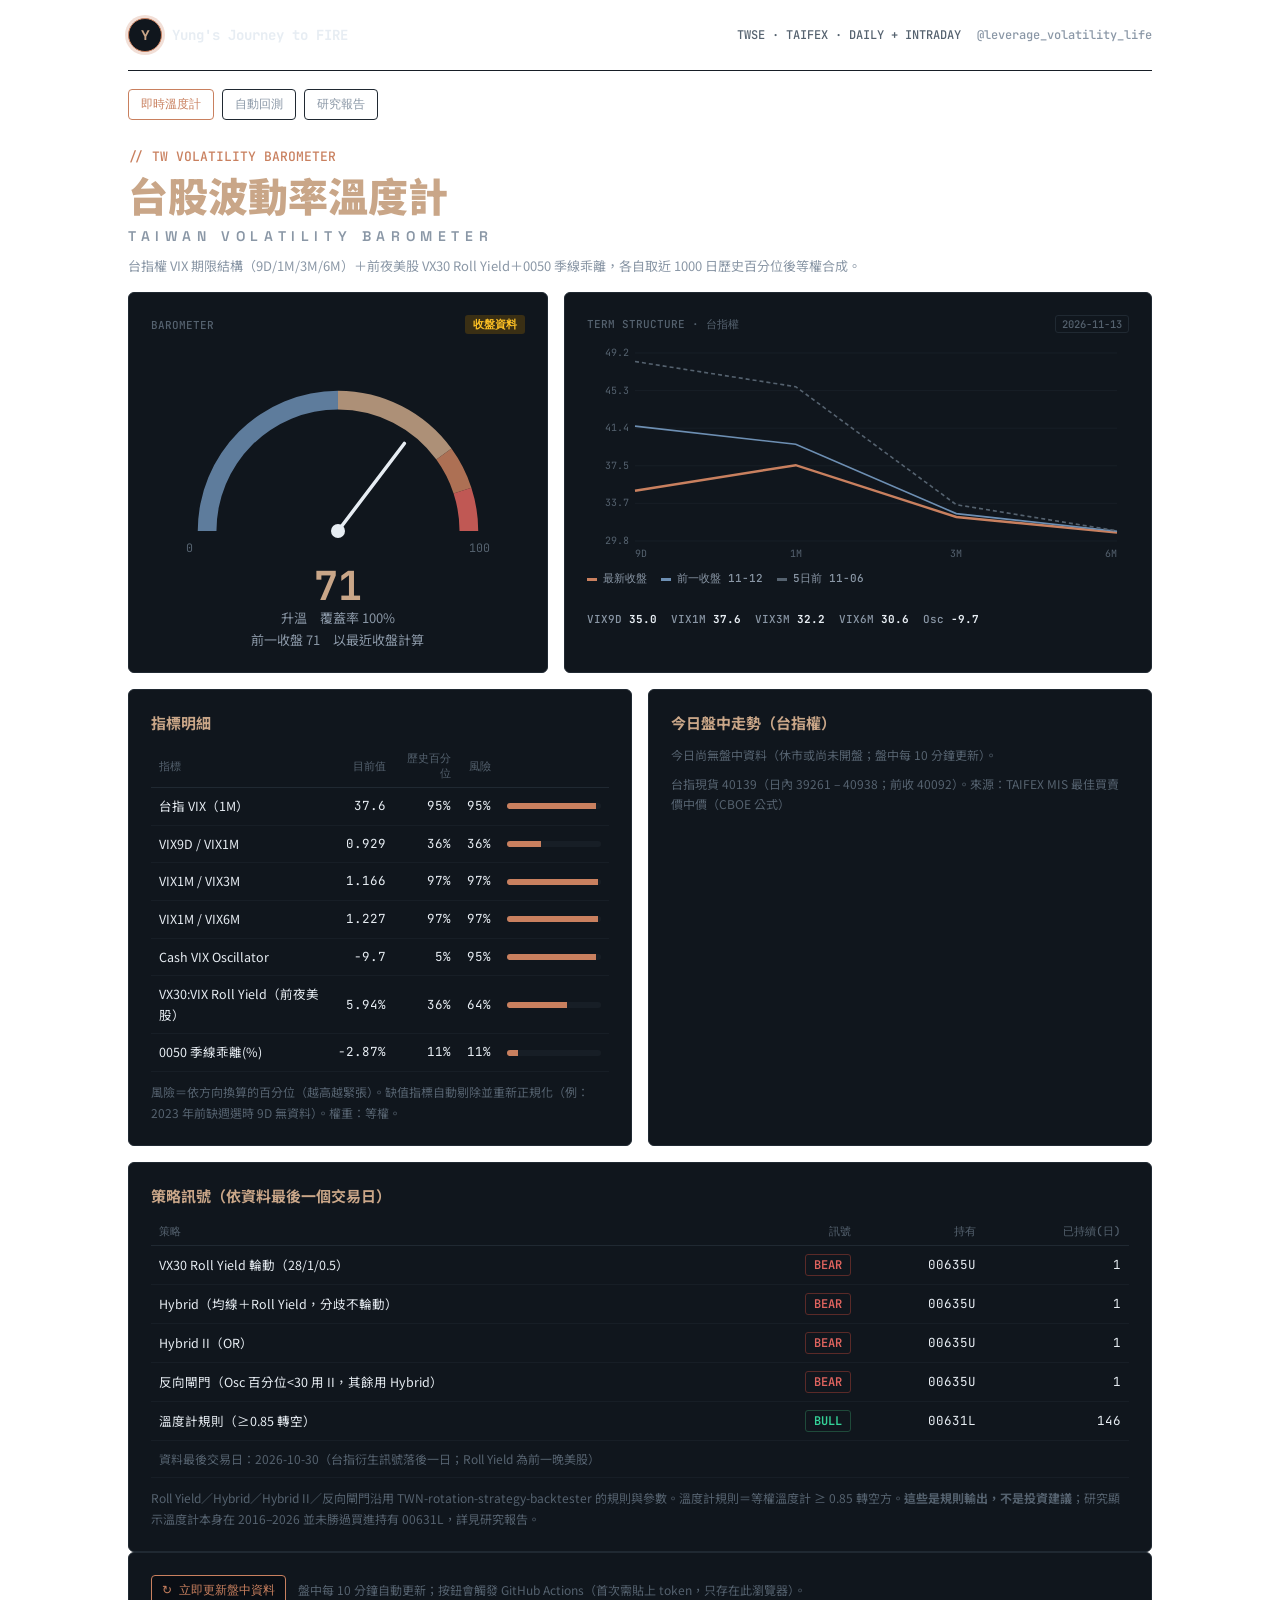
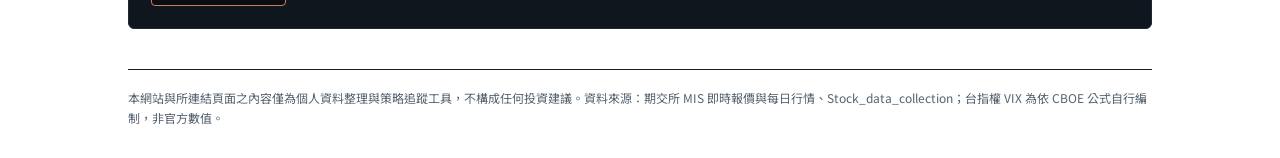
==== index.html @ 6901a392 "Initial commit: TW volatility barometer (live intraday TXO VIX + auto backtest) Co-Authored-By: Clau" ====
<!DOCTYPE html>
<html lang="zh-Hant"><head><meta charset="utf-8"><meta name="viewport" content="width=device-width,initial-scale=1">
<title>台股波動率溫度計 · TW Volatility Barometer</title>
<link rel="preconnect" href="https://fonts.googleapis.com"><link rel="preconnect" href="https://fonts.gstatic.com" crossorigin>
<link href="https://fonts.googleapis.com/css2?family=Space+Grotesk:wght@400;500;600;700&family=Noto+Sans+TC:wght@400;500;700;900&family=JetBrains+Mono:wght@400;500;600&display=swap" rel="stylesheet">
<link rel="stylesheet" href="assets/site.css"></head><body><div class="wrap">
<header class="site"><a class="brand" href="https://leveragevolatilitylife.github.io/" style="text-decoration:none"><span class="av">Y</span><span>Yung's Journey to FIRE</span></a>
<div class="meta"><span>TWSE · TAIFEX · DAILY + INTRADAY</span><a href="https://www.instagram.com/leverage_volatility_life/">@leverage_volatility_life</a></div></header>
<nav class="tabs"><a href="index.html" class="on">即時溫度計</a><a href="backtest.html" class="">自動回測</a><a href="https://github.com/leveragevolatilitylife/tw-volatility-barometer/blob/main/research/README.md">研究報告</a></nav>

<div class="eyebrow">// TW VOLATILITY BAROMETER</div>
<h1>台股波動率溫度計<small>Taiwan Volatility Barometer</small></h1>
<p class="sub" style="margin:10px 0 0">台指權 VIX 期限結構（9D/1M/3M/6M）＋前夜美股 VX30 Roll Yield＋0050 季線乖離，各自取近 1000 日歷史百分位後等權合成。</p>
<div id="err" class="err"></div>
<div class="grid g12">
 <div class="card"><div class="top"><span>BAROMETER</span><span id="badge" class="badge stale">載入中</span></div>
  <div id="gauge"></div><div id="gaugeSub" class="sub" style="text-align:center"></div></div>
 <div class="card"><div class="top"><span>TERM STRUCTURE · 台指權</span><span id="asof" class="tag"></span></div>
  <div id="term"></div><div id="termNums" class="legend"></div></div>
</div>
<div class="grid g2">
 <div class="card"><h2>指標明細</h2><div style="overflow-x:auto"><table id="ind"></table></div><div class="note" style="margin-top:10px" id="indNote"></div></div>
 <div class="card"><h2>今日盤中走勢（台指權）</h2><div id="today"></div><div id="spot" class="note" style="margin-top:8px"></div></div>
</div>
<div class="card"><h2>策略訊號（依資料最後一個交易日）</h2><div style="overflow-x:auto"><table id="sig"></table></div>
 <div class="note" style="margin-top:10px">Roll Yield／Hybrid／Hybrid II／反向閘門沿用 TWN-rotation-strategy-backtester 的規則與參數。溫度計規則＝等權溫度計 ≥ 0.85 轉空方。<b>這些是規則輸出，不是投資建議</b>；研究顯示溫度計本身在 2016–2026 並未勝過買進持有 00631L，詳見研究報告。</div></div>
<div class="card" style="display:flex;gap:12px;align-items:center;flex-wrap:wrap"><button id="refresh">↻ 立即更新盤中資料</button><span class="note" id="refreshMsg">盤中每 10 分鐘自動更新；按鈕會觸發 GitHub Actions（首次需貼上 token，只存在此瀏覽器）。</span></div>
<script src="assets/bt-engine.js"></script><script src="assets/core.js"></script><script src="assets/common.js"></script><script src="assets/app.js"></script>
<footer>本網站與所連結頁面之內容僅為個人資料整理與策略追蹤工具，不構成任何投資建議。資料來源：期交所 MIS 即時報價與每日行情、Stock_data_collection；台指權 VIX 為依 CBOE 公式自行編制，非官方數值。</footer></div>
</body></html>
---- assets/site.css ----
:root{--bg:#0a0e14;--bg-panel:#10161d;--bg-panel-hover:#131b23;--border:#202932;--border-soft:#171e26;--text-primary:#e7edf3;--text-secondary:#8a97a6;--text-tertiary:#55626f;--heading:#c9a688;--accent:#c9805f;--accent-rgb:201,128,95;--green:#34d399;--green-dim:#16352a;--amber:#fbbf24;--amber-dim:#3a2f14;--red:#e0645f;--cool:#6d8fb3}
*{box-sizing:border-box}html{-webkit-text-size-adjust:100%}
body{margin:0;background:var(--bg) radial-gradient(900px 500px at 0% 0%,rgba(var(--accent-rgb),.07),transparent 60%) no-repeat,radial-gradient(900px 500px at 100% 0%,rgba(52,211,153,.04),transparent 60%) no-repeat;color:var(--text-primary);font:400 15px/1.65 'Noto Sans TC',system-ui,sans-serif}
a{color:var(--accent);text-decoration:none}a:hover{text-decoration:underline}
.mono{font-family:'JetBrains Mono',ui-monospace,monospace}
.wrap{max-width:1080px;margin:0 auto;padding:0 28px}
header.site{display:flex;justify-content:space-between;align-items:center;padding:18px 0;border-bottom:1px solid var(--border-soft);gap:12px}
.brand{display:flex;align-items:center;gap:10px;font:700 14px 'JetBrains Mono',monospace;color:var(--text-primary)}
.brand>span:last-child{color:var(--text-primary)}.brand .av{width:34px;height:34px;border-radius:50%;border:1px solid var(--accent);box-shadow:0 0 0 3px rgba(var(--accent-rgb),.25);display:grid;place-items:center;font:700 14px 'Space Grotesk';color:var(--heading);background:var(--bg-panel)}
.meta{font:500 12px 'JetBrains Mono',monospace;color:var(--text-tertiary);display:flex;gap:16px;align-items:center}
.meta a{color:var(--text-secondary)}
nav.tabs{display:flex;gap:8px;margin:18px 0 0;flex-wrap:wrap}
nav.tabs a{font:500 12px 'JetBrains Mono',monospace;color:var(--text-secondary);border:1px solid var(--border);border-radius:4px;padding:6px 12px}
nav.tabs a.on,nav.tabs a:hover{color:var(--accent);border-color:var(--accent);text-decoration:none}
.eyebrow{font:500 13px 'JetBrains Mono',monospace;color:var(--accent);margin:28px 0 6px}
h1{font:900 clamp(26px,4.5vw,40px)/1.2 'Noto Sans TC';color:var(--heading);margin:0}
h1 small{display:block;font:600 clamp(11px,1.6vw,14px) 'Space Grotesk';letter-spacing:.4em;color:var(--text-secondary);margin-top:8px;text-transform:uppercase}
h2{font:700 15px 'Noto Sans TC';color:var(--heading);margin:0 0 12px}
.grid{display:grid;gap:16px;margin:16px 0}.g2{grid-template-columns:1fr 1fr}.g3{grid-template-columns:repeat(3,1fr)}.g12{grid-template-columns:1fr 1.4fr}
@media(max-width:900px){.g2,.g3,.g12{grid-template-columns:1fr}}
.card{background:var(--bg-panel);border:1px solid var(--border);border-radius:6px;padding:22px;min-width:0}
.card .top{display:flex;justify-content:space-between;align-items:center;margin-bottom:10px;font:500 11px 'JetBrains Mono',monospace;color:var(--text-tertiary)}
.tag{font:500 10.5px 'JetBrains Mono',monospace;color:var(--text-tertiary);border:1px solid var(--border);border-radius:3px;padding:1px 6px}
.badge{font:600 10.5px 'JetBrains Mono',monospace;border-radius:3px;padding:2px 8px}
.badge.live{color:var(--green);background:var(--green-dim)}.badge.stale{color:var(--amber);background:var(--amber-dim)}
.dot{display:inline-block;width:7px;height:7px;border-radius:50%;background:var(--green);margin-right:6px;animation:pulse 1.8s infinite}
@keyframes pulse{50%{opacity:.3}}
.big{font:700 40px 'JetBrains Mono',monospace;line-height:1}
.sub{color:var(--text-secondary);font-size:13px}
.calm{color:var(--cool)}.warm{color:var(--heading)}.hot{color:var(--accent)}.extreme{color:var(--red)}
table{border-collapse:collapse;width:100%;font-size:13px}th{font:500 11px 'JetBrains Mono',monospace;color:var(--text-tertiary);text-align:right;padding:6px 8px;border-bottom:1px solid var(--border)}
td{padding:8px;border-bottom:1px solid var(--border-soft);text-align:right;font-family:'JetBrains Mono',monospace;font-size:12.5px}th:first-child,td:first-child{text-align:left}td:first-child{font-family:'Noto Sans TC'}
.bar{height:6px;background:var(--border-soft);border-radius:3px;overflow:hidden;min-width:90px}.bar i{display:block;height:100%;background:var(--accent)}
.note{color:var(--text-tertiary);font-size:12px;line-height:1.7}
.pos{display:inline-block;font:600 12px 'JetBrains Mono',monospace;padding:2px 8px;border-radius:3px;border:1px solid var(--border)}
.pos.bull{color:var(--green);border-color:#1f4a3a}.pos.bear{color:var(--red);border-color:#5a2a28}
button,select,input{font:500 12px 'JetBrains Mono',monospace;color:var(--text-primary);background:var(--bg);border:1px solid var(--border);border-radius:4px;padding:6px 10px}
button{cursor:pointer;color:var(--accent);border-color:var(--accent)}button:hover{background:rgba(var(--accent-rgb),.12)}
button:disabled{opacity:.5;cursor:wait}
label.f{display:block;font:500 11px 'JetBrains Mono',monospace;color:var(--text-tertiary);margin:10px 0 4px}
input[type=range]{padding:0;accent-color:var(--accent);width:100%}
.ctl{display:grid;grid-template-columns:repeat(auto-fill,minmax(150px,1fr));gap:10px 14px}
.wrow{display:grid;grid-template-columns:150px 1fr 38px;gap:8px;align-items:center;font-size:12px;color:var(--text-secondary)}
svg text{font-family:'JetBrains Mono',monospace;fill:var(--text-tertiary);font-size:10px}
.legend{display:flex;gap:14px;flex-wrap:wrap;font:500 11px 'JetBrains Mono',monospace;color:var(--text-secondary);margin-top:8px}.legend i{display:inline-block;width:10px;height:3px;margin-right:6px;vertical-align:middle}
footer{margin:40px 0 30px;padding-top:18px;border-top:1px solid var(--border-soft);color:var(--text-tertiary);font-size:12px}
.err{color:var(--red);font:12px 'JetBrains Mono',monospace}
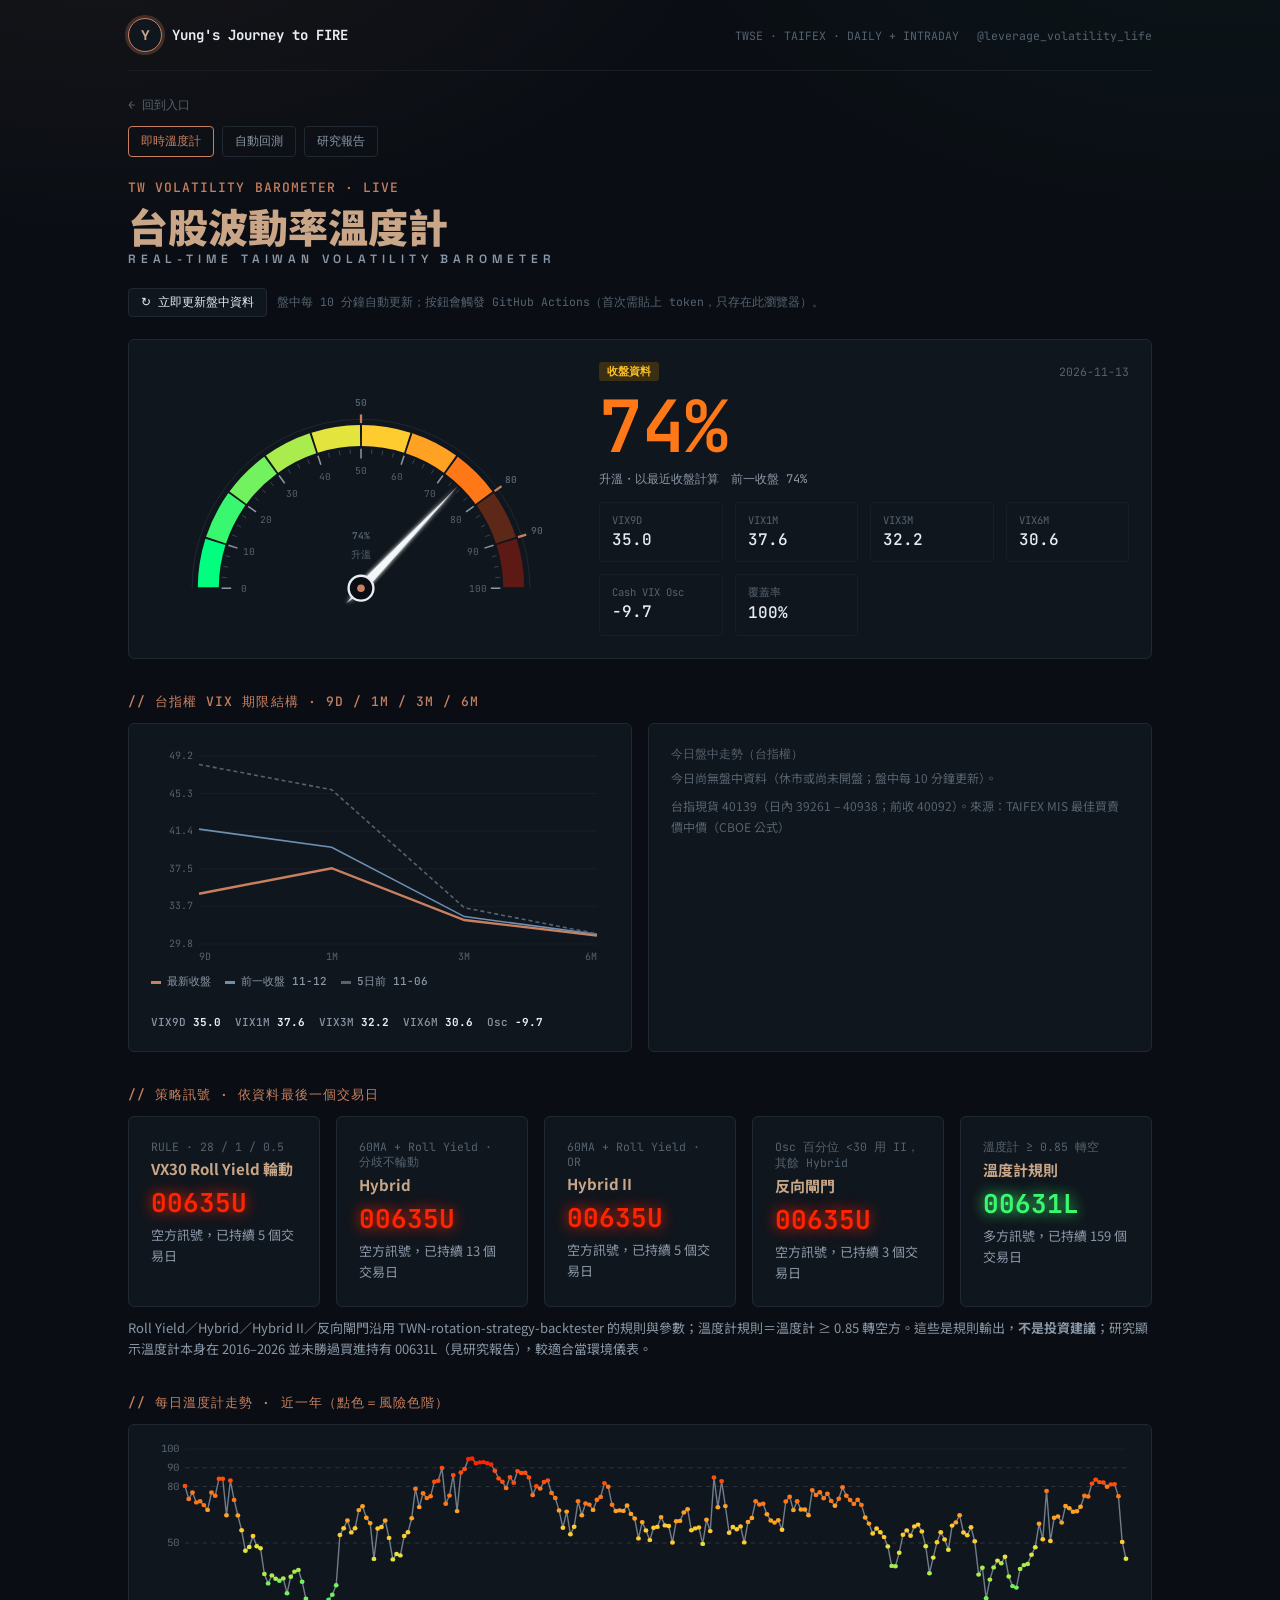
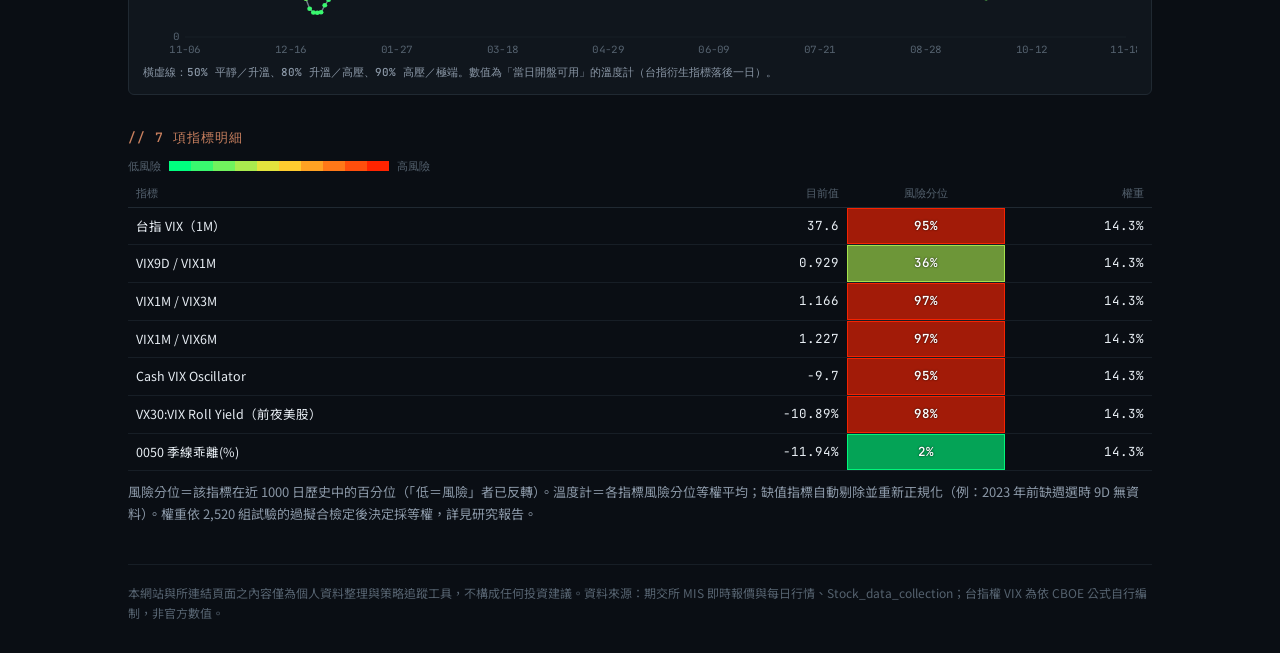
==== commit c2611bf4: "ui: restyle to match personal-site style and US Volatility-Barometer (risk color scale, segmented ga" ====
--- a/index.html
+++ b/index.html
@@ -4,27 +4,38 @@
 <link rel="preconnect" href="https://fonts.googleapis.com"><link rel="preconnect" href="https://fonts.gstatic.com" crossorigin>
 <link href="https://fonts.googleapis.com/css2?family=Space+Grotesk:wght@400;500;600;700&family=Noto+Sans+TC:wght@400;500;700;900&family=JetBrains+Mono:wght@400;500;600&display=swap" rel="stylesheet">
 <link rel="stylesheet" href="assets/site.css"></head><body><div class="wrap">
-<header class="site"><a class="brand" href="https://leveragevolatilitylife.github.io/" style="text-decoration:none"><span class="av">Y</span><span>Yung's Journey to FIRE</span></a>
-<div class="meta"><span>TWSE · TAIFEX · DAILY + INTRADAY</span><a href="https://www.instagram.com/leverage_volatility_life/">@leverage_volatility_life</a></div></header>
-<nav class="tabs"><a href="index.html" class="on">即時溫度計</a><a href="backtest.html" class="">自動回測</a><a href="https://github.com/leveragevolatilitylife/tw-volatility-barometer/blob/main/research/README.md">研究報告</a></nav>
+<header class="site"><a class="brand" href="https://leveragevolatilitylife.github.io/"><img src="assets/avatar.jpg" alt="" onerror="this.outerHTML='<span class=&quot;av&quot;>Y</span>'"><span>Yung's Journey to FIRE</span></a>
+<div class="hr"><span class="meta-date">TWSE · TAIFEX · DAILY + INTRADAY</span><a class="handle" href="https://www.instagram.com/leverage_volatility_life/">@leverage_volatility_life</a></div></header>
+<a class="crumb" href="https://leveragevolatilitylife.github.io/">← 回到入口</a>
+<nav class="tabs"><a href="index.html" class="on">即時溫度計</a><a href="backtest.html">自動回測</a><a href="https://github.com/leveragevolatilitylife/tw-volatility-barometer/blob/main/research/README.md">研究報告</a></nav>
+<div class="eyebrow">TW VOLATILITY BAROMETER · LIVE</div>
+<h1>台股波動率溫度計</h1><div class="sub" style="font-family:'Space Grotesk';font-weight:600;letter-spacing:.4em;font-size:12px;text-transform:uppercase">Real-time Taiwan Volatility Barometer</div>
+<div id="err" class="err"></div>
+<div style="margin-top:18px;display:flex;gap:10px;align-items:center;flex-wrap:wrap"><button class="btn" id="refresh">↻ 立即更新盤中資料</button><span class="tick" id="refreshMsg">盤中每 10 分鐘自動更新；按鈕會觸發 GitHub Actions（首次需貼上 token，只存在此瀏覽器）。</span></div>
+<section class="card gauge-card static" aria-live="polite">
+ <div><svg id="gauge" viewBox="0 0 440 235" width="100%" role="img" aria-label="台股波動率溫度計"></svg></div>
+ <div><div class="top" style="display:flex;gap:10px;align-items:center"><span id="badge" class="badge stale">載入中</span><span class="tick" id="asof">載入中…</span></div>
+  <div class="bigv" id="val">--</div><div class="state" id="zone"></div>
+  <div class="kv" id="kv"></div><div class="warnbox" id="warn"></div></div>
+</section>
 
-<div class="eyebrow">// TW VOLATILITY BAROMETER</div>
-<h1>台股波動率溫度計<small>Taiwan Volatility Barometer</small></h1>
-<p class="sub" style="margin:10px 0 0">台指權 VIX 期限結構（9D/1M/3M/6M）＋前夜美股 VX30 Roll Yield＋0050 季線乖離，各自取近 1000 日歷史百分位後等權合成。</p>
-<div id="err" class="err"></div>
-<div class="grid g12">
- <div class="card"><div class="top"><span>BAROMETER</span><span id="badge" class="badge stale">載入中</span></div>
-  <div id="gauge"></div><div id="gaugeSub" class="sub" style="text-align:center"></div></div>
- <div class="card"><div class="top"><span>TERM STRUCTURE · 台指權</span><span id="asof" class="tag"></span></div>
-  <div id="term"></div><div id="termNums" class="legend"></div></div>
+<h3 class="sec">// 台指權 VIX 期限結構 · 9D / 1M / 3M / 6M</h3>
+<div class="grid g2" style="margin-top:0">
+ <div class="card static"><div id="term"></div><div id="termNums" class="legend"></div></div>
+ <div class="card static"><div class="tick" style="margin-bottom:6px">今日盤中走勢（台指權）</div><div id="today"></div><div id="spot" class="note" style="margin-top:8px"></div></div>
 </div>
-<div class="grid g2">
- <div class="card"><h2>指標明細</h2><div style="overflow-x:auto"><table id="ind"></table></div><div class="note" style="margin-top:10px" id="indNote"></div></div>
- <div class="card"><h2>今日盤中走勢（台指權）</h2><div id="today"></div><div id="spot" class="note" style="margin-top:8px"></div></div>
-</div>
-<div class="card"><h2>策略訊號（依資料最後一個交易日）</h2><div style="overflow-x:auto"><table id="sig"></table></div>
- <div class="note" style="margin-top:10px">Roll Yield／Hybrid／Hybrid II／反向閘門沿用 TWN-rotation-strategy-backtester 的規則與參數。溫度計規則＝等權溫度計 ≥ 0.85 轉空方。<b>這些是規則輸出，不是投資建議</b>；研究顯示溫度計本身在 2016–2026 並未勝過買進持有 00631L，詳見研究報告。</div></div>
-<div class="card" style="display:flex;gap:12px;align-items:center;flex-wrap:wrap"><button id="refresh">↻ 立即更新盤中資料</button><span class="note" id="refreshMsg">盤中每 10 分鐘自動更新；按鈕會觸發 GitHub Actions（首次需貼上 token，只存在此瀏覽器）。</span></div>
+
+<h3 class="sec">// 策略訊號 · 依資料最後一個交易日</h3>
+<div class="grid3r" id="strats"></div>
+<p class="desc" style="margin-top:10px">Roll Yield／Hybrid／Hybrid II／反向閘門沿用 TWN-rotation-strategy-backtester 的規則與參數；溫度計規則＝溫度計 ≥ 0.85 轉空方。這些是規則輸出，<b>不是投資建議</b>；研究顯示溫度計本身在 2016–2026 並未勝過買進持有 00631L（見研究報告），較適合當環境儀表。</p>
+
+<h3 class="sec">// 每日溫度計走勢 · 近一年（點色＝風險色階）</h3>
+<div class="card static" style="padding:14px"><div id="hist"></div><div class="legend" style="margin-top:6px">橫虛線：50% 平靜／升溫、80% 升溫／高壓、90% 高壓／極端。數值為「當日開盤可用」的溫度計（台指衍生指標落後一日）。</div></div>
+
+<h3 class="sec">// 7 項指標明細</h3>
+<div class="scale"><span>低風險</span><span id="scale"></span><span>高風險</span></div>
+<div style="overflow-x:auto"><table id="ind"></table></div>
+<p class="desc" style="margin-top:10px" id="indNote"></p>
 <script src="assets/bt-engine.js"></script><script src="assets/core.js"></script><script src="assets/common.js"></script><script src="assets/app.js"></script>
 <footer>本網站與所連結頁面之內容僅為個人資料整理與策略追蹤工具，不構成任何投資建議。資料來源：期交所 MIS 即時報價與每日行情、Stock_data_collection；台指權 VIX 為依 CBOE 公式自行編制，非官方數值。</footer></div>
 </body></html>
--- a/assets/site.css
+++ b/assets/site.css
@@ -45,3 +45,32 @@
 .legend{display:flex;gap:14px;flex-wrap:wrap;font:500 11px 'JetBrains Mono',monospace;color:var(--text-secondary);margin-top:8px}.legend i{display:inline-block;width:10px;height:3px;margin-right:6px;vertical-align:middle}
 footer{margin:40px 0 30px;padding-top:18px;border-top:1px solid var(--border-soft);color:var(--text-tertiary);font-size:12px}
 .err{color:var(--red);font:12px 'JetBrains Mono',monospace}
+
+/* ===== 對齊「美股即時波動率溫度計」的設計（風險色階、儀表、區塊標題） ===== */
+:root{--mono:'JetBrains Mono',ui-monospace,monospace}
+body{background:var(--bg);background-image:radial-gradient(900px 500px at 8% -5%,rgba(var(--accent-rgb),.07),transparent 70%),radial-gradient(800px 480px at 95% -5%,rgba(52,211,153,.04),transparent 70%);background-repeat:no-repeat;min-height:100vh}
+a{color:inherit}a:hover{text-decoration:none}
+.brand img{width:34px;height:34px;border-radius:50%;border:1px solid var(--accent);box-shadow:0 0 0 3px rgba(var(--accent-rgb),.25);object-fit:cover}
+.hr{display:flex;align-items:center;gap:18px;font:400 11.5px var(--mono);color:var(--text-tertiary)}.hr a:hover{color:var(--accent)}
+.crumb{display:inline-block;margin:26px 0 0;font:400 12px var(--mono);color:var(--text-tertiary)}.crumb:hover{color:var(--accent)}
+.crumb+nav.tabs{margin-top:10px}.eyebrow{letter-spacing:.08em;margin-top:22px}
+.card{transition:.2s}.card:hover{transform:translateY(-2px);border-color:rgba(var(--accent-rgb),.6)}
+.card.static:hover,.gauge-card:hover{transform:none;border-color:var(--border)}
+h3.sec{font:500 13px var(--mono);color:var(--accent);letter-spacing:.08em;margin:34px 0 12px}
+.gauge-card{display:grid;grid-template-columns:minmax(260px,420px) 1fr;gap:28px;align-items:center;margin-top:22px}
+.tick{font:400 11.5px var(--mono);color:var(--text-tertiary)}
+.bigv{font:600 clamp(44px,9vw,72px)/1 var(--mono)}.state{font:400 12px var(--mono);color:var(--text-secondary);margin-top:8px}
+.kv{display:grid;grid-template-columns:repeat(auto-fit,minmax(120px,1fr));gap:12px;margin-top:14px}
+.kv div{border:1px solid var(--border-soft);border-radius:4px;padding:10px 12px;text-align:left}
+.kv small{display:block;font:400 10.5px var(--mono);color:var(--text-tertiary)}.kv b{font:500 16px var(--mono)}
+.grid3r{display:grid;grid-template-columns:repeat(auto-fit,minmax(185px,1fr));gap:16px}
+.st .tick{margin-bottom:2px}.st h2{margin:4px 0 6px}
+.posv{font:700 26px var(--mono);text-shadow:0 0 14px currentColor;margin:4px 0}
+.desc{color:var(--text-secondary);font-size:13px}
+td.rk{color:#fff;text-shadow:0 0 2px rgba(0,0,0,.85);text-align:center;font-weight:600}
+.scale{display:flex;align-items:center;gap:8px;font:400 10.5px var(--mono);color:var(--text-tertiary);margin:6px 0}.scale span{display:flex}.scale b{width:22px;height:10px;display:block}
+tr:hover td{background:var(--bg-panel-hover)}
+.btn{font:400 12px var(--mono);color:var(--text-primary);background:var(--bg-panel);border:1px solid var(--border);border-radius:4px;padding:5px 12px;cursor:pointer}.btn:hover{border-color:var(--accent);color:var(--accent);background:var(--bg-panel)}
+.warnbox{font:400 11.5px var(--mono);color:var(--amber);background:var(--amber-dim);border-radius:4px;padding:8px 12px;margin-top:14px;display:none}
+@media(max-width:560px){.meta-date{display:none}}@media(max-width:380px){.handle{display:none}}
+@media(max-width:900px){.gauge-card{grid-template-columns:1fr}}
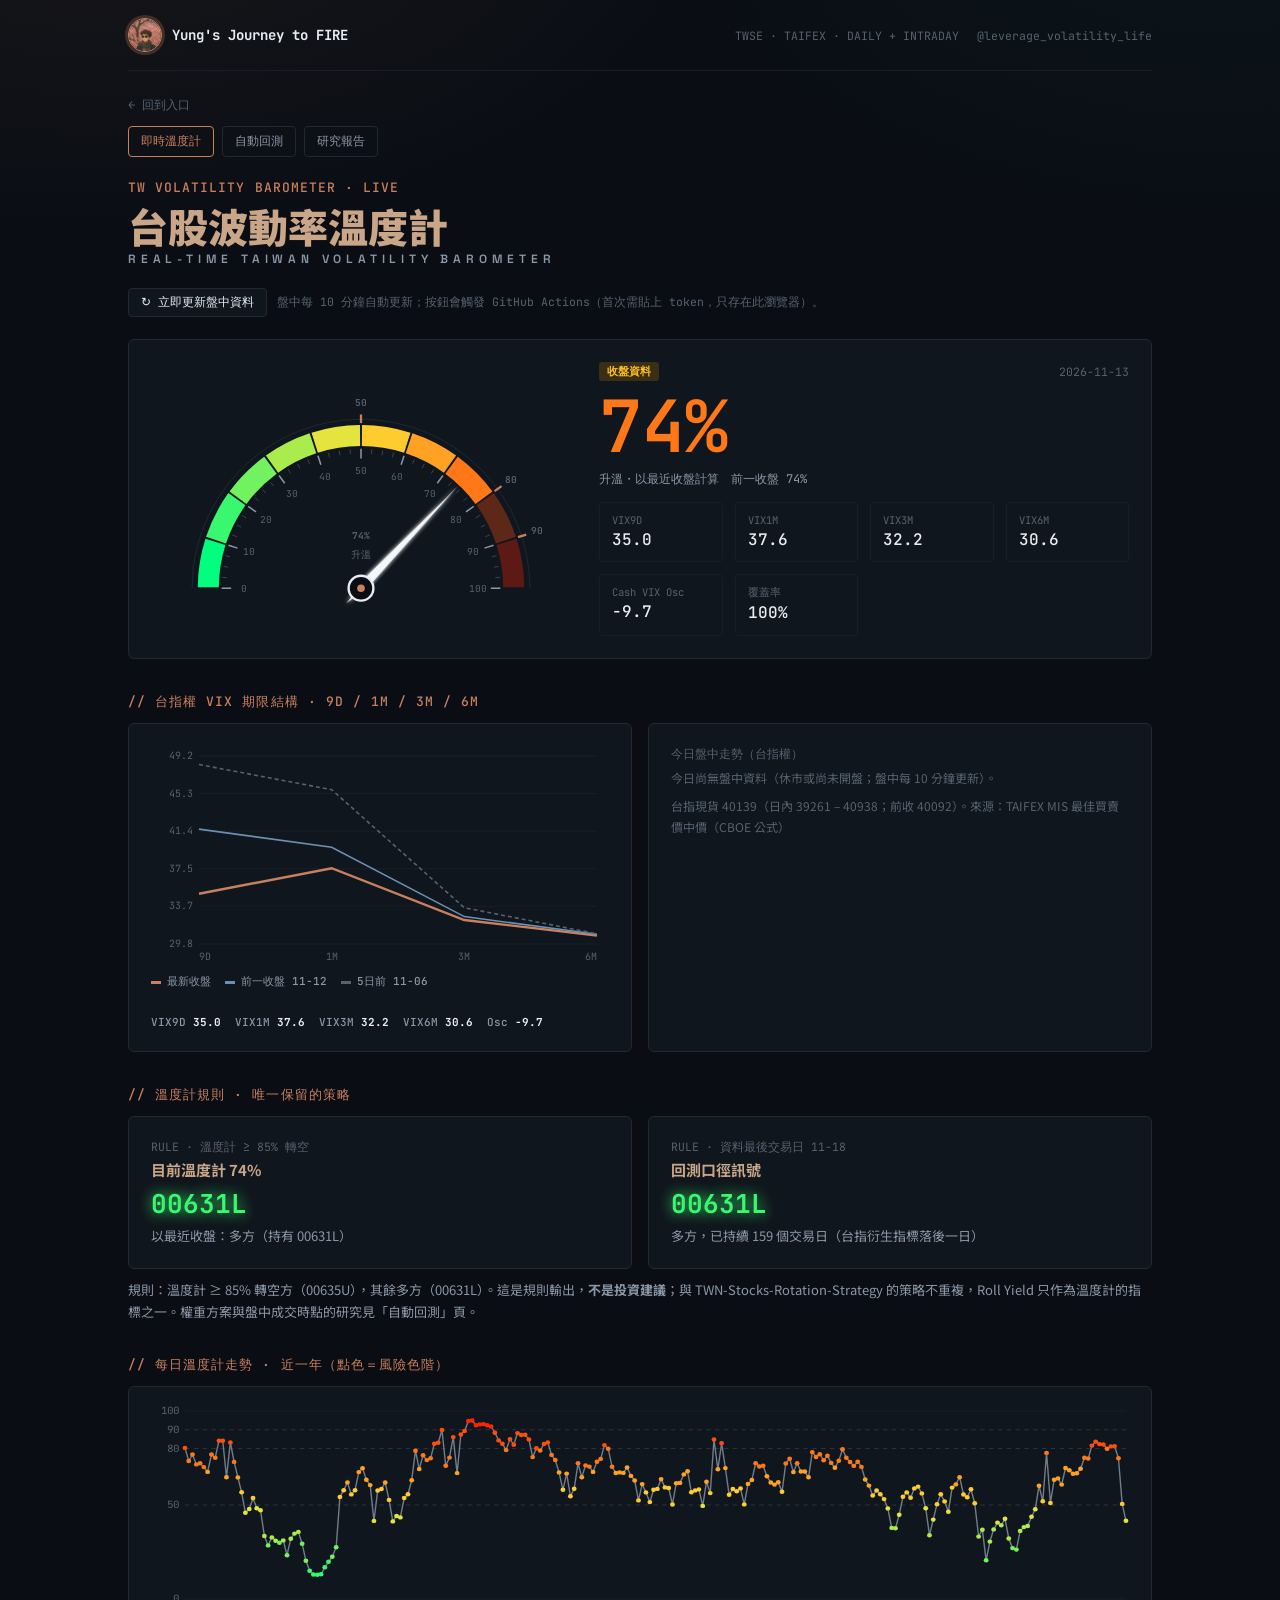
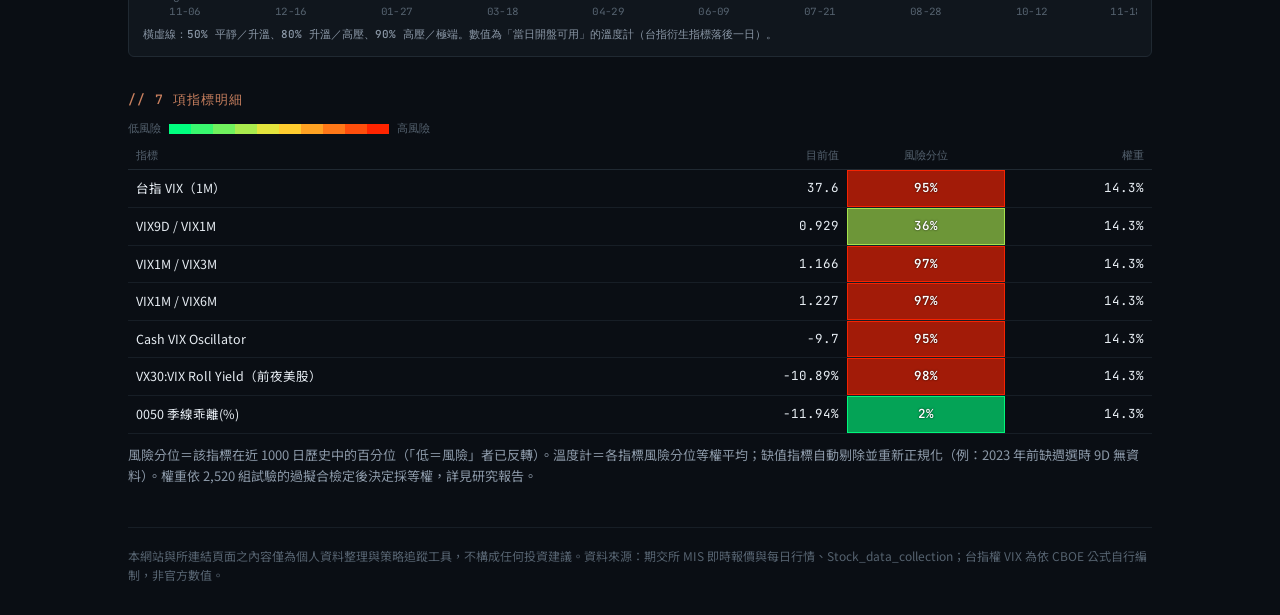
==== commit 87ba738a: "feat: barometer-rule only; weight schemes (rank WF / extreme) and intraday execution-timing research" ====
--- a/index.html
+++ b/index.html
@@ -25,9 +25,9 @@
  <div class="card static"><div class="tick" style="margin-bottom:6px">今日盤中走勢（台指權）</div><div id="today"></div><div id="spot" class="note" style="margin-top:8px"></div></div>
 </div>
 
-<h3 class="sec">// 策略訊號 · 依資料最後一個交易日</h3>
+<h3 class="sec">// 溫度計規則 · 唯一保留的策略</h3>
 <div class="grid3r" id="strats"></div>
-<p class="desc" style="margin-top:10px">Roll Yield／Hybrid／Hybrid II／反向閘門沿用 TWN-rotation-strategy-backtester 的規則與參數；溫度計規則＝溫度計 ≥ 0.85 轉空方。這些是規則輸出，<b>不是投資建議</b>；研究顯示溫度計本身在 2016–2026 並未勝過買進持有 00631L（見研究報告），較適合當環境儀表。</p>
+<p class="desc" style="margin-top:10px">規則：溫度計 ≥ 85% 轉空方（00635U），其餘多方（00631L）。這是規則輸出，<b>不是投資建議</b>；與 TWN-Stocks-Rotation-Strategy 的策略不重複，Roll Yield 只作為溫度計的指標之一。權重方案與盤中成交時點的研究見「自動回測」頁。</p>
 
 <h3 class="sec">// 每日溫度計走勢 · 近一年（點色＝風險色階）</h3>
 <div class="card static" style="padding:14px"><div id="hist"></div><div class="legend" style="margin-top:6px">橫虛線：50% 平靜／升溫、80% 升溫／高壓、90% 高壓／極端。數值為「當日開盤可用」的溫度計（台指衍生指標落後一日）。</div></div>
